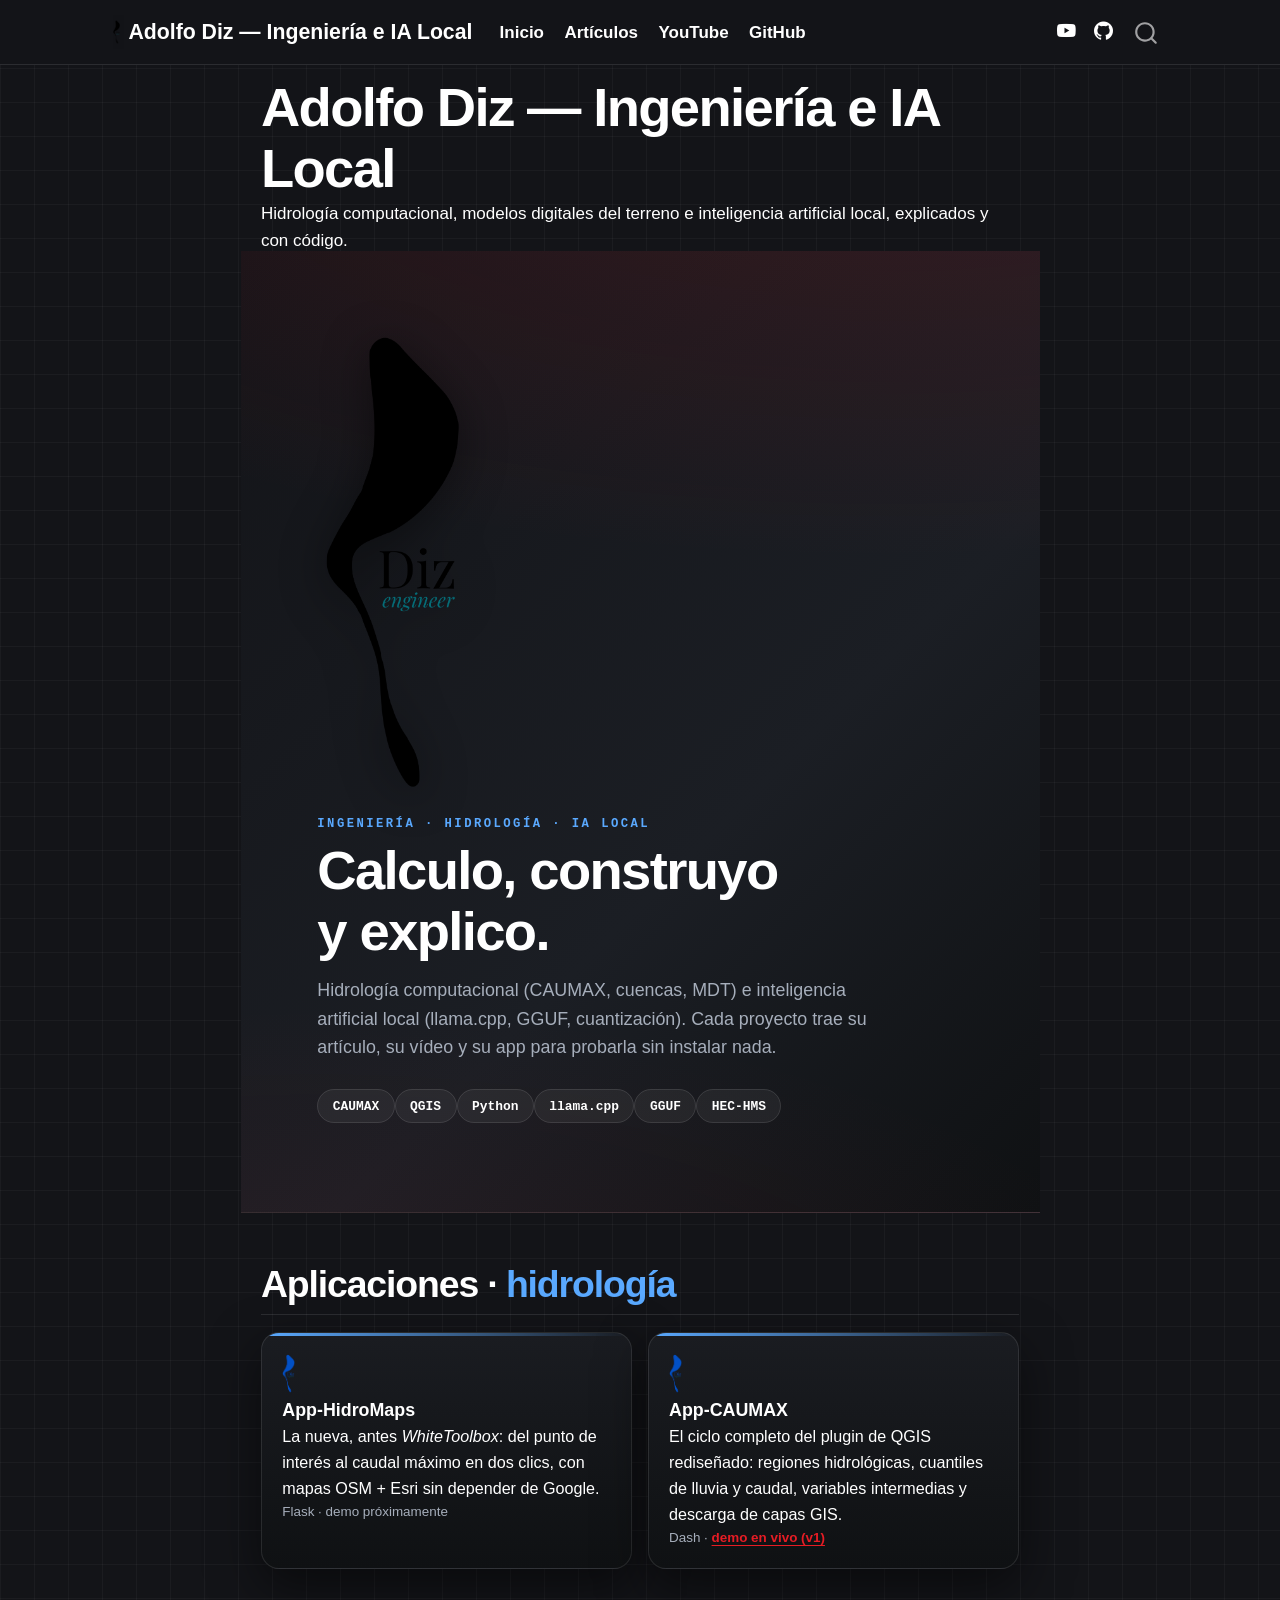
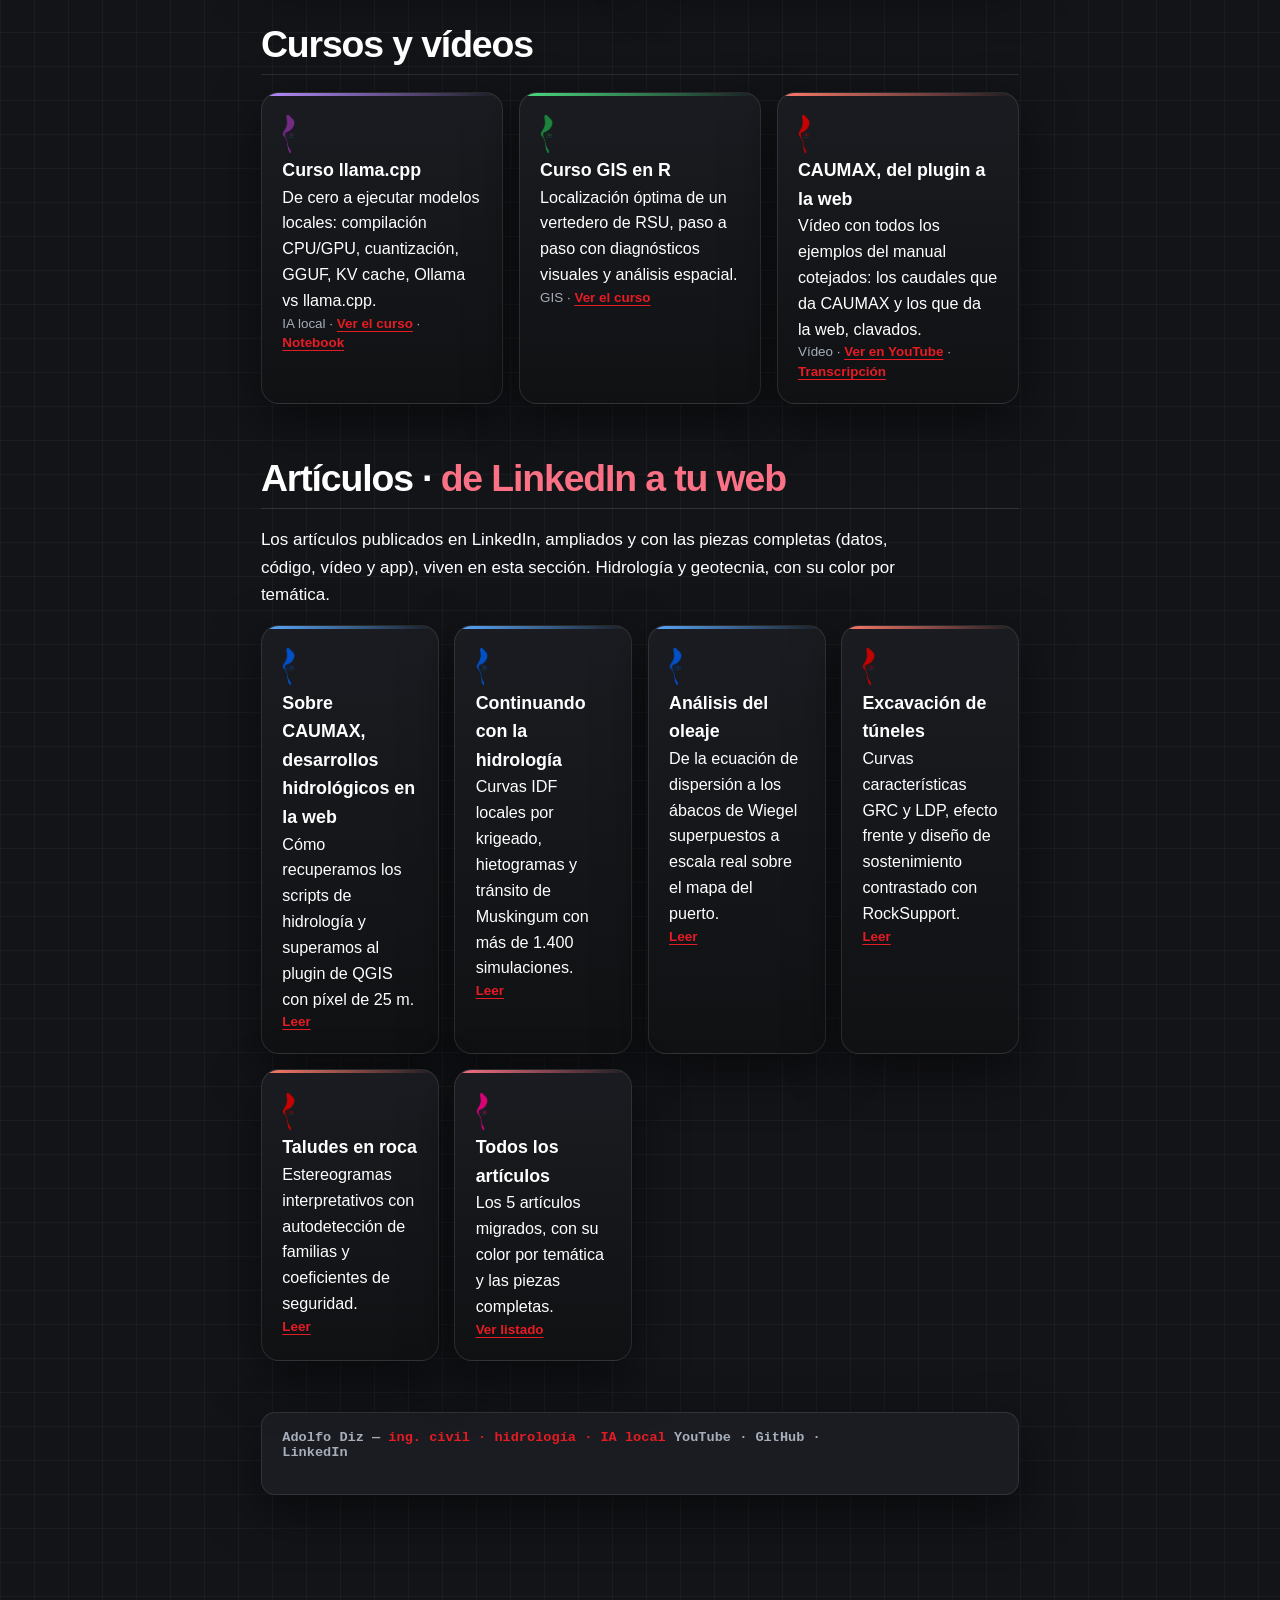
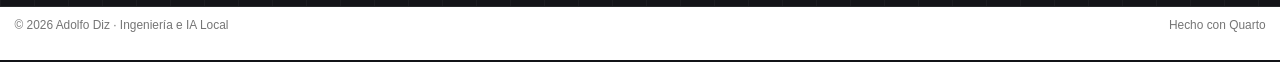
==== index.html @ 0f1632be "Publicar el sitio: portada, artículos, cursos GIS en R y llama.cpp Sitio único adolfodiz.github.io c" ====
<!DOCTYPE html>
<html xmlns="http://www.w3.org/1999/xhtml" lang="en" xml:lang="en"><head>

<meta charset="utf-8">
<meta name="generator" content="quarto-1.10.18">

<meta name="viewport" content="width=device-width, initial-scale=1.0, user-scalable=yes">

<meta name="description" content="Hidrología computacional, modelos digitales del terreno e inteligencia artificial local, explicados y con código.">

<title>Adolfo Diz — Ingeniería e IA Local</title>
<style>
/* Default styles provided by pandoc.
** See https://pandoc.org/MANUAL.html#variables-for-html for config info.
*/
span.smallcaps{font-variant: small-caps;}
div.columns{display: flex; gap: 1.5em;}
div.column{flex: auto;}
@media screen {
div.columns{gap: min(4vw, 1.5em);}
div.column{overflow-x: auto;}
}
div.hanging-indent{margin-left: 1.5em; text-indent: -1.5em;}
ul.task-list{list-style: none;}
ul.task-list li input[type="checkbox"] {
  width: 0.8em;
  margin: 0 0.8em 0.2em -1em; /* quarto-specific, see https://github.com/quarto-dev/quarto-cli/issues/4556 */ 
  vertical-align: middle;
}
</style>


<script src="site_libs/quarto-nav/quarto-nav.js"></script>
<script src="site_libs/quarto-nav/headroom.min.js"></script>
<script src="site_libs/clipboard/clipboard.min.js"></script>
<script src="site_libs/quarto-search/autocomplete.umd.js"></script>
<script src="site_libs/quarto-search/fuse.min.js"></script>
<script src="site_libs/quarto-search/quarto-search.js"></script>
<meta name="quarto:offset" content="./">
<link href="./logo/logo_AD_eng_morado.png" rel="icon" type="image/png">
<script src="site_libs/quarto-html/quarto.js" type="module"></script>
<script src="site_libs/quarto-html/tabsets/tabsets.js" type="module"></script>
<script src="site_libs/quarto-html/popper.min.js"></script>
<script src="site_libs/quarto-html/tippy.umd.min.js"></script>
<link href="site_libs/quarto-html/tippy.css" rel="stylesheet">
<link href="site_libs/quarto-html/quarto-syntax-highlighting-64a204ab8560d761af7679ceaba22944.css" rel="stylesheet" id="quarto-text-highlighting-styles">
<script src="site_libs/bootstrap/bootstrap.min.js"></script>
<link href="site_libs/bootstrap/bootstrap-icons.css" rel="stylesheet">
<link href="site_libs/bootstrap/bootstrap-52f2520a4c4e4ec35b5f360394ba83ce.min.css" rel="stylesheet" append-hash="true" id="quarto-bootstrap" data-mode="light">
<script id="quarto-search-options" type="application/json">{
  "location": "navbar",
  "copy-button": false,
  "collapse-after": 3,
  "panel-placement": "end",
  "type": "overlay",
  "limit": 50,
  "keyboard-shortcut": [
    "f",
    "/",
    "s"
  ],
  "show-item-context": false,
  "language": {
    "search-no-results-text": "No results",
    "search-matching-documents-text": "matching documents",
    "search-copy-link-title": "Copy link to search",
    "search-hide-matches-text": "Hide additional matches",
    "search-more-match-text": "more match in this document",
    "search-more-matches-text": "more matches in this document",
    "search-clear-button-title": "Clear",
    "search-text-placeholder": "",
    "search-detached-cancel-button-title": "Cancel",
    "search-submit-button-title": "Submit",
    "search-label": "Search"
  }
}</script>


<link rel="stylesheet" href="styles.css">
</head>

<body class="nav-fixed fullcontent quarto-light">

<div id="quarto-search-results"></div>
  <header id="quarto-header" class="headroom fixed-top">
    <nav class="navbar navbar-expand-lg " data-bs-theme="dark">
      <div class="navbar-container container-fluid">
      <div class="navbar-brand-container mx-auto">
    <a href="./index.html" class="navbar-brand navbar-brand-logo">
    <img src="./logo/logo_AD_eng_negro.png" alt="AD" class="navbar-logo light-content">
    <img src="./logo/logo_AD_eng_negro.png" alt="AD" class="navbar-logo dark-content">
    </a>
    <a class="navbar-brand" href="./index.html">
    <span class="navbar-title">Adolfo Diz — Ingeniería e IA Local</span>
    </a>
  </div>
            <div id="quarto-search" class="" title="Search"></div>
          <button class="navbar-toggler" type="button" data-bs-toggle="collapse" data-bs-target="#navbarCollapse" aria-controls="navbarCollapse" role="menu" aria-expanded="false" aria-label="Toggle navigation" onclick="if (window.quartoToggleHeadroom) { window.quartoToggleHeadroom(); }">
  <span class="navbar-toggler-icon"></span>
</button>
          <div class="collapse navbar-collapse" id="navbarCollapse">
            <ul class="navbar-nav navbar-nav-scroll me-auto">
  <li class="nav-item">
    <a class="nav-link active" href="./index.html" aria-current="page"> 
<span class="menu-text">Inicio</span></a>
  </li>  
  <li class="nav-item">
    <a class="nav-link" href="./posts/index.html"> 
<span class="menu-text">Artículos</span></a>
  </li>  
  <li class="nav-item">
    <a class="nav-link" href="https://www.youtube.com/@adolfodiz2855"> 
<span class="menu-text">YouTube</span></a>
  </li>  
  <li class="nav-item">
    <a class="nav-link" href="https://github.com/adolfodiz"> 
<span class="menu-text">GitHub</span></a>
  </li>  
</ul>
            <ul class="navbar-nav navbar-nav-scroll ms-auto">
  <li class="nav-item compact">
    <a class="nav-link" href="https://www.youtube.com/@adolfodiz2855"> <i class="bi bi-youtube" role="img">
</i> 
<span class="menu-text"></span></a>
  </li>  
  <li class="nav-item compact">
    <a class="nav-link" href="https://github.com/adolfodiz"> <i class="bi bi-github" role="img">
</i> 
<span class="menu-text"></span></a>
  </li>  
</ul>
          </div> <!-- /navcollapse -->
            <div class="quarto-navbar-tools">
</div>
      </div> <!-- /container-fluid -->
    </nav>
</header>
<!-- content -->
<div id="quarto-content" class="quarto-container page-columns page-rows-contents page-layout-article page-navbar">
<!-- sidebar -->
<!-- margin-sidebar -->
    
<!-- main -->
<main class="content" id="quarto-document-content">

<header id="title-block-header" class="quarto-title-block default">
<div class="quarto-title">
<h1 class="title">Adolfo Diz — Ingeniería e IA Local</h1>
</div>

<div>
  <div class="description">
    Hidrología computacional, modelos digitales del terreno e inteligencia artificial local, explicados y con código.
  </div>
</div>


<div class="quarto-title-meta">

    
  
    
  </div>
  


</header>


<div class="hero">
<img src="logo/logo_AD_eng_negro.png" class="hero-logo img-fluid">
<div class="eyebrow">
Ingeniería · Hidrología · IA Local
</div>
<h1>
Calculo, construyo y explico.
</h1>
<p>
Hidrología computacional (CAUMAX, cuencas, MDT) e inteligencia artificial local (llama.cpp, GGUF, cuantización). Cada proyecto trae su artículo, su vídeo y su app para probarla sin instalar nada.
</p>
<div class="hero-chips">
<p><span>CAUMAX</span><span>QGIS</span><span>Python</span><span>llama.cpp</span><span>GGUF</span><span>HEC-HMS</span></p>
</div>
</div>
<section id="aplicaciones-hidrología" class="level2">
<h2 data-anchor-id="aplicaciones-hidrología">Aplicaciones · <span class="t-blue">hidrología</span></h2>
<div class="grid g2">
<div class="card c-blue">
<p><img src="logo/logo_AD_eng_azul.png" class="card-logo img-fluid"> <strong>App-HidroMaps</strong> La nueva, antes <em>WhiteToolbox</em>: del punto de interés al caudal máximo en dos clics, con mapas OSM + Esri sin depender de Google. <span>Flask · demo próximamente</span></p>
</div>
<div class="card c-blue">
<p><img src="logo/logo_AD_eng_azul.png" class="card-logo img-fluid"> <strong>App-CAUMAX</strong> El ciclo completo del plugin de QGIS rediseñado: regiones hidrológicas, cuantiles de lluvia y caudal, variables intermedias y descarga de capas GIS. <span>Dash · <a href="https://adolfodiz-caumax-hidrologia-dash.hf.space">demo en vivo (v1)</a></span></p>
</div>
</div>
</section>
<section id="cursos-y-vídeos" class="level2">
<h2 data-anchor-id="cursos-y-vídeos">Cursos y vídeos</h2>
<div class="grid g3">
<div class="card c-purple">
<p><img src="logo/logo_AD_eng_morado.png" class="card-logo img-fluid"> <strong>Curso llama.cpp</strong> De cero a ejecutar modelos locales: compilación CPU/GPU, cuantización, GGUF, KV cache, Ollama vs llama.cpp. <span>IA local · <a href="curso_llamacpp/curso-llamacpp.html">Ver el curso</a> · <a href="https://github.com/adolfodiz/adolfodiz.github.io/blob/main/curso_llamacpp/llamacpp_course_completo.ipynb">Notebook</a></span></p>
</div>
<div class="card c-green">
<p><img src="logo/logo_AD_eng_verde.png" class="card-logo img-fluid"> <strong>Curso GIS en R</strong> Localización óptima de un vertedero de RSU, paso a paso con diagnósticos visuales y análisis espacial. <span>GIS · <a href="curso_gis_r/Curso_GIS_RSU_v00.html">Ver el curso</a></span></p>
</div>
<div class="card c-red">
<p><img src="logo/logo_AD_eng_rojo.png" class="card-logo img-fluid"> <strong>CAUMAX, del plugin a la web</strong> Vídeo con todos los ejemplos del manual cotejados: los caudales que da CAUMAX y los que da la web, clavados. <span>Vídeo · <a href="https://youtu.be/Z6WpTrh46AQ">Ver en YouTube</a> · <a href="https://github.com/adolfodiz/adolfodiz.github.io/blob/main/video_caumax/transcripcion_corregida.md">Transcripción</a></span></p>
</div>
</div>
</section>
<section id="artículos-de-linkedin-a-tu-web" class="level2">
<h2 data-anchor-id="artículos-de-linkedin-a-tu-web">Artículos · <span class="t-magenta">de LinkedIn a tu web</span></h2>
<p>Los artículos publicados en LinkedIn, ampliados y con las piezas completas (datos, código, vídeo y app), viven en esta sección. Hidrología y geotecnia, con su color por temática.</p>
<div class="grid g4">
<div class="card c-blue">
<p><img src="logo/logo_AD_eng_azul.png" class="card-logo img-fluid"> <strong>Sobre CAUMAX, desarrollos hidrológicos en la web</strong> Cómo recuperamos los scripts de hidrología y superamos al plugin de QGIS con píxel de 25 m. <span><a href="./posts/sobre-caumax-desarrollos-hidrologicos-en-la-web.html">Leer</a></span></p>
</div>
<div class="card c-blue">
<p><img src="logo/logo_AD_eng_azul.png" class="card-logo img-fluid"> <strong>Continuando con la hidrología</strong> Curvas IDF locales por krigeado, hietogramas y tránsito de Muskingum con más de 1.400 simulaciones. <span><a href="./posts/continuando-con-la-hidrologia.html">Leer</a></span></p>
</div>
<div class="card c-blue">
<p><img src="logo/logo_AD_eng_azul.png" class="card-logo img-fluid"> <strong>Análisis del oleaje</strong> De la ecuación de dispersión a los ábacos de Wiegel superpuestos a escala real sobre el mapa del puerto. <span><a href="./posts/web-app-para-analisis-del-oleaje.html">Leer</a></span></p>
</div>
<div class="card c-red">
<p><img src="logo/logo_AD_eng_rojo.png" class="card-logo img-fluid"> <strong>Excavación de túneles</strong> Curvas características GRC y LDP, efecto frente y diseño de sostenimiento contrastado con RockSupport. <span><a href="./posts/sobre-la-excavacion-de-tuneles.html">Leer</a></span></p>
</div>
<div class="card c-red">
<p><img src="logo/logo_AD_eng_rojo.png" class="card-logo img-fluid"> <strong>Taludes en roca</strong> Estereogramas interpretativos con autodetección de familias y coeficientes de seguridad. <span><a href="./posts/sobre-los-taludes-en-roca.html">Leer</a></span></p>
</div>
<div class="card c-magenta">
<p><img src="logo/logo_AD_eng_magenta.png" class="card-logo img-fluid"> <strong>Todos los artículos</strong> Los 5 artículos migrados, con su color por temática y las piezas completas. <span><a href="./posts/index.html">Ver listado</a></span></p>
</div>
</div>
<div class="strip">
<p><span>Adolfo Diz — <i>ing. civil · hidrología · IA local</i></span> <span>YouTube · GitHub · LinkedIn</span></p>
</div>


</section>

</main> <!-- /main -->
<script id="quarto-html-after-body" type="application/javascript">
  window.document.addEventListener("DOMContentLoaded", function (event) {
    const isCodeAnnotation = (el) => {
      for (const clz of el.classList) {
        if (clz.startsWith('code-annotation-')) {                     
          return true;
        }
      }
      return false;
    }
    const onCopySuccess = function(e) {
      // button target
      const button = e.trigger;
      // don't keep focus
      button.blur();
      // flash "checked"
      button.classList.add('code-copy-button-checked');
      var currentTitle = button.getAttribute("title");
      button.setAttribute("title", "Copied!");
      let tooltip;
      if (window.bootstrap) {
        button.setAttribute("data-bs-toggle", "tooltip");
        button.setAttribute("data-bs-placement", "left");
        button.setAttribute("data-bs-title", "Copied!");
        tooltip = new bootstrap.Tooltip(button, 
          { trigger: "manual", 
            customClass: "code-copy-button-tooltip",
            offset: [0, -8]});
        tooltip.show();    
      }
      setTimeout(function() {
        if (tooltip) {
          tooltip.hide();
          button.removeAttribute("data-bs-title");
          button.removeAttribute("data-bs-toggle");
          button.removeAttribute("data-bs-placement");
        }
        button.setAttribute("title", currentTitle);
        button.classList.remove('code-copy-button-checked');
      }, 1000);
      // clear code selection
      e.clearSelection();
    }
    const getTextToCopy = function(trigger) {
      const outerScaffold = trigger.parentElement.cloneNode(true);
      const codeEl = outerScaffold.querySelector('code');
      for (const childEl of codeEl.children) {
        if (isCodeAnnotation(childEl)) {
          childEl.remove();
        }
      }
      return codeEl.innerText;
    }
    const clipboard = new window.ClipboardJS('.code-copy-button:not([data-in-quarto-modal])', {
      text: getTextToCopy
    });
    clipboard.on('success', onCopySuccess);
    if (window.document.getElementById('quarto-embedded-source-code-modal')) {
      const clipboardModal = new window.ClipboardJS('.code-copy-button[data-in-quarto-modal]', {
        text: getTextToCopy,
        container: window.document.getElementById('quarto-embedded-source-code-modal')
      });
      clipboardModal.on('success', onCopySuccess);
    }
      var localhostRegex = new RegExp(/^(?:http|https):\/\/localhost\:?[0-9]*\//);
      var mailtoRegex = new RegExp(/^mailto:/);
        var filterRegex = new RegExp('/' + window.location.host + '/');
      var isInternal = (href) => {
          return filterRegex.test(href) || localhostRegex.test(href) || mailtoRegex.test(href);
      }
      // Inspect non-navigation links and adorn them if external
     var links = window.document.querySelectorAll('a[href]:not(.nav-link):not(.navbar-brand):not(.toc-action):not(.sidebar-link):not(.sidebar-item-toggle):not(.pagination-link):not(.no-external):not([aria-hidden]):not(.dropdown-item):not(.quarto-navigation-tool):not(.about-link)');
      for (var i=0; i<links.length; i++) {
        const link = links[i];
        if (!isInternal(link.href)) {
          // undo the damage that might have been done by quarto-nav.js in the case of
          // links that we want to consider external
          if (link.dataset.originalHref !== undefined) {
            link.href = link.dataset.originalHref;
          }
            // target, if specified
            link.setAttribute("target", "_blank");
            if (link.getAttribute("rel") === null) {
              link.setAttribute("rel", "noopener");
            }
        }
      }
    function tippyHover(el, contentFn, onTriggerFn, onUntriggerFn) {
      const config = {
        allowHTML: true,
        maxWidth: 500,
        delay: 100,
        arrow: false,
        appendTo: function(el) {
            return el.parentElement;
        },
        interactive: true,
        interactiveBorder: 10,
        theme: 'quarto',
        placement: 'bottom-start',
      };
      if (contentFn) {
        config.content = contentFn;
      }
      if (onTriggerFn) {
        config.onTrigger = onTriggerFn;
      }
      if (onUntriggerFn) {
        config.onUntrigger = onUntriggerFn;
      }
      window.tippy(el, config); 
    }
    const noterefs = window.document.querySelectorAll('a[role="doc-noteref"]');
    for (var i=0; i<noterefs.length; i++) {
      const ref = noterefs[i];
      tippyHover(ref, function() {
        // use id or data attribute instead here
        let href = ref.getAttribute('data-footnote-href') || ref.getAttribute('href');
        try { href = new URL(href).hash; } catch {}
        const id = href.replace(/^#\/?/, "");
        const note = window.document.getElementById(id);
        if (note) {
          return note.innerHTML;
        } else {
          return "";
        }
      });
    }
    const xrefs = window.document.querySelectorAll('a.quarto-xref');
    const processXRef = (id, note) => {
      // Strip column container classes
      const stripColumnClz = (el) => {
        el.classList.remove("page-full", "page-columns");
        if (el.children) {
          for (const child of el.children) {
            stripColumnClz(child);
          }
        }
      }
      stripColumnClz(note)
      if (id === null || id.startsWith('sec-')) {
        // Special case sections, only their first couple elements
        const container = document.createElement("div");
        if (note.children && note.children.length > 2) {
          container.appendChild(note.children[0].cloneNode(true));
          for (let i = 1; i < note.children.length; i++) {
            const child = note.children[i];
            if (child.tagName === "P" && child.innerText === "") {
              continue;
            } else {
              container.appendChild(child.cloneNode(true));
              break;
            }
          }
          if (window.Quarto?.typesetMath) {
            window.Quarto.typesetMath(container);
          }
          return container.innerHTML
        } else {
          if (window.Quarto?.typesetMath) {
            window.Quarto.typesetMath(note);
          }
          return note.innerHTML;
        }
      } else {
        // Remove any anchor links if they are present
        const anchorLink = note.querySelector('a.anchorjs-link');
        if (anchorLink) {
          anchorLink.remove();
        }
        if (window.Quarto?.typesetMath) {
          window.Quarto.typesetMath(note);
        }
        if (note.classList.contains("callout")) {
          return note.outerHTML;
        } else {
          return note.innerHTML;
        }
      }
    }
    for (var i=0; i<xrefs.length; i++) {
      const xref = xrefs[i];
      tippyHover(xref, undefined, function(instance) {
        instance.disable();
        let url = xref.getAttribute('href');
        let hash = undefined; 
        if (url.startsWith('#')) {
          hash = url;
        } else {
          try { hash = new URL(url).hash; } catch {}
        }
        if (hash) {
          const id = hash.replace(/^#\/?/, "");
          const note = window.document.getElementById(id);
          if (note !== null) {
            try {
              const html = processXRef(id, note.cloneNode(true));
              instance.setContent(html);
            } finally {
              instance.enable();
              instance.show();
            }
          } else {
            // See if we can fetch this
            fetch(url.split('#')[0])
            .then(res => res.text())
            .then(html => {
              const parser = new DOMParser();
              const htmlDoc = parser.parseFromString(html, "text/html");
              const note = htmlDoc.getElementById(id);
              if (note !== null) {
                const html = processXRef(id, note);
                instance.setContent(html);
              } 
            }).finally(() => {
              instance.enable();
              instance.show();
            });
          }
        } else {
          // See if we can fetch a full url (with no hash to target)
          // This is a special case and we should probably do some content thinning / targeting
          fetch(url)
          .then(res => res.text())
          .then(html => {
            const parser = new DOMParser();
            const htmlDoc = parser.parseFromString(html, "text/html");
            const note = htmlDoc.querySelector('main.content');
            if (note !== null) {
              // This should only happen for chapter cross references
              // (since there is no id in the URL)
              // remove the first header
              if (note.children.length > 0 && note.children[0].tagName === "HEADER") {
                note.children[0].remove();
              }
              const html = processXRef(null, note);
              instance.setContent(html);
            } 
          }).finally(() => {
            instance.enable();
            instance.show();
          });
        }
      }, function(instance) {
      });
    }
        let selectedAnnoteEl;
        const selectorForAnnotation = ( cell, annotation) => {
          let cellAttr = 'data-code-cell="' + cell + '"';
          let lineAttr = 'data-code-annotation="' +  annotation + '"';
          const selector = 'span[' + cellAttr + '][' + lineAttr + ']';
          return selector;
        }
        const selectCodeLines = (annoteEl) => {
          const doc = window.document;
          const targetCell = annoteEl.getAttribute("data-target-cell");
          const targetAnnotation = annoteEl.getAttribute("data-target-annotation");
          const annoteSpan = window.document.querySelector(selectorForAnnotation(targetCell, targetAnnotation));
          const lines = annoteSpan.getAttribute("data-code-lines").split(",");
          const lineIds = lines.map((line) => {
            return targetCell + "-" + line;
          })
          let top = null;
          let height = null;
          let parent = null;
          if (lineIds.length > 0) {
              //compute the position of the single el (top and bottom and make a div)
              const el = window.document.getElementById(lineIds[0]);
              top = el.offsetTop;
              height = el.offsetHeight;
              parent = el.parentElement.parentElement;
            if (lineIds.length > 1) {
              const lastEl = window.document.getElementById(lineIds[lineIds.length - 1]);
              const bottom = lastEl.offsetTop + lastEl.offsetHeight;
              height = bottom - top;
            }
            if (top !== null && height !== null && parent !== null) {
              // cook up a div (if necessary) and position it 
              let div = window.document.getElementById("code-annotation-line-highlight");
              if (div === null) {
                div = window.document.createElement("div");
                div.setAttribute("id", "code-annotation-line-highlight");
                div.style.position = 'absolute';
                parent.appendChild(div);
              }
              div.style.top = top - 2 + "px";
              div.style.height = height + 4 + "px";
              div.style.left = 0;
              let gutterDiv = window.document.getElementById("code-annotation-line-highlight-gutter");
              if (gutterDiv === null) {
                gutterDiv = window.document.createElement("div");
                gutterDiv.setAttribute("id", "code-annotation-line-highlight-gutter");
                gutterDiv.style.position = 'absolute';
                const codeCell = window.document.getElementById(targetCell);
                const gutter = codeCell.querySelector('.code-annotation-gutter');
                gutter.appendChild(gutterDiv);
              }
              gutterDiv.style.top = top - 2 + "px";
              gutterDiv.style.height = height + 4 + "px";
            }
            selectedAnnoteEl = annoteEl;
          }
        };
        const unselectCodeLines = () => {
          const elementsIds = ["code-annotation-line-highlight", "code-annotation-line-highlight-gutter"];
          elementsIds.forEach((elId) => {
            const div = window.document.getElementById(elId);
            if (div) {
              div.remove();
            }
          });
          selectedAnnoteEl = undefined;
        };
          // Handle positioning of the toggle
      window.addEventListener(
        "resize",
        throttle(() => {
          elRect = undefined;
          if (selectedAnnoteEl) {
            selectCodeLines(selectedAnnoteEl);
          }
        }, 10)
      );
      function throttle(fn, ms) {
      let throttle = false;
      let timer;
        return (...args) => {
          if(!throttle) { // first call gets through
              fn.apply(this, args);
              throttle = true;
          } else { // all the others get throttled
              if(timer) clearTimeout(timer); // cancel #2
              timer = setTimeout(() => {
                fn.apply(this, args);
                timer = throttle = false;
              }, ms);
          }
        };
      }
        // Attach click handler to the DT
        const annoteDls = window.document.querySelectorAll('dt[data-target-cell]');
        for (const annoteDlNode of annoteDls) {
          annoteDlNode.addEventListener('click', (event) => {
            const clickedEl = event.target;
            if (clickedEl !== selectedAnnoteEl) {
              unselectCodeLines();
              const activeEl = window.document.querySelector('dt[data-target-cell].code-annotation-active');
              if (activeEl) {
                activeEl.classList.remove('code-annotation-active');
              }
              selectCodeLines(clickedEl);
              clickedEl.classList.add('code-annotation-active');
            } else {
              // Unselect the line
              unselectCodeLines();
              clickedEl.classList.remove('code-annotation-active');
            }
          });
        }
    const findCites = (el) => {
      const parentEl = el.parentElement;
      if (parentEl) {
        const cites = parentEl.dataset.cites;
        if (cites) {
          return {
            el,
            cites: cites.split(' ')
          };
        } else {
          return findCites(el.parentElement)
        }
      } else {
        return undefined;
      }
    };
    var bibliorefs = window.document.querySelectorAll('a[role="doc-biblioref"]');
    for (var i=0; i<bibliorefs.length; i++) {
      const ref = bibliorefs[i];
      const citeInfo = findCites(ref);
      if (citeInfo) {
        tippyHover(citeInfo.el, function() {
          var popup = window.document.createElement('div');
          citeInfo.cites.forEach(function(cite) {
            var citeDiv = window.document.createElement('div');
            citeDiv.classList.add('hanging-indent');
            citeDiv.classList.add('csl-entry');
            var biblioDiv = window.document.getElementById('ref-' + cite);
            if (biblioDiv) {
              citeDiv.innerHTML = biblioDiv.innerHTML;
            }
            popup.appendChild(citeDiv);
          });
          return popup.innerHTML;
        });
      }
    }
  });
  </script>
</div> <!-- /content -->
<footer class="footer">
  <div class="nav-footer">
    <div class="nav-footer-left">
<p>© 2026 Adolfo Diz · Ingeniería e IA Local</p>
</div>   
    <div class="nav-footer-center">
      &nbsp;
    </div>
    <div class="nav-footer-right">
<p>Hecho con Quarto</p>
</div>
  </div>
</footer>




</body></html>
---- site_libs/quarto-html/tippy.css ----
.tippy-box[data-animation=fade][data-state=hidden]{opacity:0}[data-tippy-root]{max-width:calc(100vw - 10px)}.tippy-box{position:relative;background-color:#333;color:#fff;border-radius:4px;font-size:14px;line-height:1.4;white-space:normal;outline:0;transition-property:transform,visibility,opacity}.tippy-box[data-placement^=top]>.tippy-arrow{bottom:0}.tippy-box[data-placement^=top]>.tippy-arrow:before{bottom:-7px;left:0;border-width:8px 8px 0;border-top-color:initial;transform-origin:center top}.tippy-box[data-placement^=bottom]>.tippy-arrow{top:0}.tippy-box[data-placement^=bottom]>.tippy-arrow:before{top:-7px;left:0;border-width:0 8px 8px;border-bottom-color:initial;transform-origin:center bottom}.tippy-box[data-placement^=left]>.tippy-arrow{right:0}.tippy-box[data-placement^=left]>.tippy-arrow:before{border-width:8px 0 8px 8px;border-left-color:initial;right:-7px;transform-origin:center left}.tippy-box[data-placement^=right]>.tippy-arrow{left:0}.tippy-box[data-placement^=right]>.tippy-arrow:before{left:-7px;border-width:8px 8px 8px 0;border-right-color:initial;transform-origin:center right}.tippy-box[data-inertia][data-state=visible]{transition-timing-function:cubic-bezier(.54,1.5,.38,1.11)}.tippy-arrow{width:16px;height:16px;color:#333}.tippy-arrow:before{content:"";position:absolute;border-color:transparent;border-style:solid}.tippy-content{position:relative;padding:5px 9px;z-index:1}
---- site_libs/quarto-html/quarto-syntax-highlighting-64a204ab8560d761af7679ceaba22944.css ----
/* quarto syntax highlight colors */
:root {
  --quarto-hl-ot-color: #003B4F;
  --quarto-hl-at-color: #657422;
  --quarto-hl-ss-color: #20794D;
  --quarto-hl-an-color: #5E5E5E;
  --quarto-hl-fu-color: #4758AB;
  --quarto-hl-st-color: #20794D;
  --quarto-hl-cf-color: #003B4F;
  --quarto-hl-op-color: #5E5E5E;
  --quarto-hl-er-color: #AD0000;
  --quarto-hl-bn-color: #AD0000;
  --quarto-hl-al-color: #AD0000;
  --quarto-hl-va-color: #111111;
  --quarto-hl-bu-color: inherit;
  --quarto-hl-ex-color: inherit;
  --quarto-hl-pp-color: #AD0000;
  --quarto-hl-in-color: #5E5E5E;
  --quarto-hl-vs-color: #20794D;
  --quarto-hl-wa-color: #5E5E5E;
  --quarto-hl-do-color: #5E5E5E;
  --quarto-hl-im-color: #00769E;
  --quarto-hl-ch-color: #20794D;
  --quarto-hl-dt-color: #AD0000;
  --quarto-hl-fl-color: #AD0000;
  --quarto-hl-co-color: #5E5E5E;
  --quarto-hl-cv-color: #5E5E5E;
  --quarto-hl-cn-color: #8f5902;
  --quarto-hl-sc-color: #5E5E5E;
  --quarto-hl-dv-color: #AD0000;
  --quarto-hl-kw-color: #003B4F;
}

/* other quarto variables */
:root {
  --quarto-font-monospace: SFMono-Regular, Menlo, Monaco, Consolas, "Liberation Mono", "Courier New", monospace;
}

/* syntax highlight based on Pandoc's rules */
pre > code.sourceCode > span {
  color: #003B4F;
}

code.sourceCode > span {
  color: #003B4F;
}

div.sourceCode,
div.sourceCode pre.sourceCode {
  color: #003B4F;
}

/* Normal */
code span {
  color: #003B4F;
}

/* Alert */
code span.al {
  color: #AD0000;
  font-style: inherit;
}

/* Annotation */
code span.an {
  color: #5E5E5E;
  font-style: inherit;
}

/* Attribute */
code span.at {
  color: #657422;
  font-style: inherit;
}

/* BaseN */
code span.bn {
  color: #AD0000;
  font-style: inherit;
}

/* BuiltIn */
code span.bu {
  font-style: inherit;
}

/* ControlFlow */
code span.cf {
  color: #003B4F;
  font-weight: bold;
  font-style: inherit;
}

/* Char */
code span.ch {
  color: #20794D;
  font-style: inherit;
}

/* Constant */
code span.cn {
  color: #8f5902;
  font-style: inherit;
}

/* Comment */
code span.co {
  color: #5E5E5E;
  font-style: inherit;
}

/* CommentVar */
code span.cv {
  color: #5E5E5E;
  font-style: italic;
}

/* Documentation */
code span.do {
  color: #5E5E5E;
  font-style: italic;
}

/* DataType */
code span.dt {
  color: #AD0000;
  font-style: inherit;
}

/* DecVal */
code span.dv {
  color: #AD0000;
  font-style: inherit;
}

/* Error */
code span.er {
  color: #AD0000;
  font-style: inherit;
}

/* Extension */
code span.ex {
  font-style: inherit;
}

/* Float */
code span.fl {
  color: #AD0000;
  font-style: inherit;
}

/* Function */
code span.fu {
  color: #4758AB;
  font-style: inherit;
}

/* Import */
code span.im {
  color: #00769E;
  font-style: inherit;
}

/* Information */
code span.in {
  color: #5E5E5E;
  font-style: inherit;
}

/* Keyword */
code span.kw {
  color: #003B4F;
  font-weight: bold;
  font-style: inherit;
}

/* Operator */
code span.op {
  color: #5E5E5E;
  font-style: inherit;
}

/* Other */
code span.ot {
  color: #003B4F;
  font-style: inherit;
}

/* Preprocessor */
code span.pp {
  color: #AD0000;
  font-style: inherit;
}

/* SpecialChar */
code span.sc {
  color: #5E5E5E;
  font-style: inherit;
}

/* SpecialString */
code span.ss {
  color: #20794D;
  font-style: inherit;
}

/* String */
code span.st {
  color: #20794D;
  font-style: inherit;
}

/* Variable */
code span.va {
  color: #111111;
  font-style: inherit;
}

/* VerbatimString */
code span.vs {
  color: #20794D;
  font-style: inherit;
}

/* Warning */
code span.wa {
  color: #5E5E5E;
  font-style: italic;
}

.prevent-inlining {
  content: "</";
}

/*# sourceMappingURL=9d8d5bb603a83b8298b89080a598c93b.css.map */
---- styles.css ----
/* ============================================================
   AD · SITIO WEB · sistema visual
   Base: sistema del curso llama.cpp (tema oscuro, tarjetas, hero)
   Color por área: azul (apps) · morado (IA) · verde (GIS)
                  rojo (vídeo) · magenta (artículos) · amarillo (novedades)
   Marca neutra: negro ("engineer" del logo)
   ============================================================ */
:root{
  /* Paleta AD · rojo + negro + blanco */
  --bg:#131418; --surface:#1a1c21; --surface2:#0f1113;
  --text:#ffffff; --muted:#a6aebb; --line:rgba(255,255,255,.10);
  --red:#e61c24; --red-2:#ff444c;
  --cyan:#e61c24; /* acento de enlaces/código = rojo */
  --amber:#f5b84c; --coral:#ff7a6b; --blue:#5aa9ff;
  --green:#4ade80; --purple:#b78cff; --rose:#fb7185; --teal:#2dd4bf;
  --mono:"Cascadia Code","JetBrains Mono",Consolas,monospace;
  --disp:"Trebuchet MS","Segoe UI",sans-serif;
  --r:18px; --glow:0 18px 50px rgba(0,0,0,.5);
  --grid:rgba(255,255,255,.035);
}
*{box-sizing:border-box}
html{scroll-behavior:smooth}
body{
  margin:0;background:var(--bg);color:var(--text);
  font-family:"Segoe UI",Aptos,sans-serif;line-height:1.6;
  background-image:linear-gradient(var(--grid) 1px,transparent 1px),linear-gradient(90deg,var(--grid) 1px,transparent 1px);
  background-size:34px 34px;
}
main{max-width:1080px;margin:0 auto;padding:1.2rem 1.2rem 3rem}
h1,h2,h3,h4{font-family:var(--disp);letter-spacing:-.03em;line-height:1.12;color:var(--text)}
h1{font-size:clamp(2rem,4.5vw,3.2rem)}
h2{margin-top:3.2rem;font-size:clamp(1.5rem,3vw,2.2rem);border-bottom:1px solid var(--line);padding-bottom:.5rem}
h3{font-size:1.15rem}
p{max-width:72ch}
code{font-family:var(--mono);font-size:.84em;background:var(--surface2);border:1px solid var(--line);border-radius:6px;padding:.1em .4em;color:var(--cyan)}
pre{border:0;border-left:4px solid var(--cyan);border-radius:14px;background:var(--surface2);color:var(--text);padding:1rem 1.15rem;box-shadow:var(--glow);font-family:var(--mono);font-size:.8rem;overflow-x:auto}
pre code{background:none;border:0;color:inherit;padding:0}
a{color:var(--red)}
a:hover{color:var(--red-2);text-decoration-thickness:2px}

/* TINTES DE SECCIÓN */
.t-blue{color:var(--blue)} .t-purple{color:var(--purple)} .t-green{color:var(--green)}
.t-red{color:var(--coral)} .t-magenta{color:var(--rose)} .t-amber{color:var(--amber)}

/* NAVBAR (Quarto) */
.navbar{background:#131418 !important;border-bottom:1px solid var(--line)}
.navbar-brand,.navbar .nav-link{color:var(--text) !important;font-weight:600}
.navbar .nav-link:hover{color:var(--red) !important}
.navbar-logo{filter:drop-shadow(0 4px 12px rgba(0,0,0,.4))}
.navbar-container{max-width:1080px}

/* HERO */
.hero{position:relative;overflow:hidden;margin:-1.2rem -1.2rem 3rem;padding:clamp(2.4rem,6vw,5rem);
  background:radial-gradient(1200px 500px at 80% -20%,rgba(230,28,36,.16),transparent),
  radial-gradient(900px 400px at 10% 120%,rgba(230,28,36,.08),transparent),
  linear-gradient(135deg,#131418,#1b1e24 60%,#0f1113);
  border-bottom:1px solid var(--line)}
.hero-logo{display:block;max-width:150px;margin-bottom:1.2rem;filter:drop-shadow(0 8px 24px rgba(0,0,0,.45))}
.hero .eyebrow{font:700 .72rem var(--mono);letter-spacing:.2em;color:var(--blue);text-transform:uppercase}
.hero h1{margin:.6rem 0 .8rem;max-width:16ch}
.hero p{color:var(--muted);max-width:58ch;font-size:1.05rem}
.hero-chips{display:flex;gap:.5rem;flex-wrap:wrap;margin-top:1.6rem}
.hero-chips span{padding:.5rem .85rem;border:1px solid var(--line);border-radius:99px;background:rgba(255,255,255,.05);font:700 .76rem var(--mono);color:var(--text)}

/* TARJETAS */
.grid{display:grid;gap:.9rem}
.g2{grid-template-columns:repeat(2,1fr)}.g3{grid-template-columns:repeat(3,1fr)}.g4{grid-template-columns:repeat(4,1fr)}
.card{padding:1.1rem 1.2rem;border:1px solid var(--line);border-radius:var(--r);background:linear-gradient(180deg,var(--surface),var(--surface2));box-shadow:var(--glow);position:relative;overflow:hidden;display:flex;flex-direction:column;gap:.45rem}
.card::before{content:"";position:absolute;inset:0 0 auto 0;height:3px;background:linear-gradient(90deg,var(--blue),transparent)}
.card strong{display:block;font-size:1.05rem;margin-top:.15rem}
.card p{margin:.15rem 0;font-size:.95rem;color:var(--text)}
.card span,.card small{display:block;color:var(--muted);font-size:.79rem;line-height:1.45}
.card-logo{max-height:2.3rem;width:auto;align-self:flex-start;opacity:.92}
.card a{font-weight:600}
.c-blue::before{background:linear-gradient(90deg,var(--blue),transparent)}
.c-purple::before{background:linear-gradient(90deg,var(--purple),transparent)}
.c-green::before{background:linear-gradient(90deg,var(--green),transparent)}
.c-red::before{background:linear-gradient(90deg,var(--coral),transparent)}
.c-magenta::before{background:linear-gradient(90deg,var(--rose),transparent)}
.c-amber::before{background:linear-gradient(90deg,var(--amber),transparent)}

/* CINTA */
.strip{display:flex;align-items:center;gap:.7rem;flex-wrap:wrap;justify-content:space-between;margin-top:3rem;padding:1rem 1.2rem;border:1px solid var(--line);border-radius:14px;background:var(--surface);font:700 .8rem var(--mono);color:var(--muted);box-shadow:var(--glow)}
.strip i{color:var(--cyan);font-style:normal}

/* CABECERA DE ARTÍCULO */
.article-hero{display:flex;align-items:center;gap:1.1rem;flex-wrap:wrap;margin:-1.2rem -1.2rem 2.2rem;padding:1.6rem 1.8rem;
  background:linear-gradient(135deg,#1a1c21,#141619);border-bottom:1px solid var(--line);border-radius:0 0 18px 18px}
.article-hero img{height:3.2rem;width:auto;filter:drop-shadow(0 6px 18px rgba(0,0,0,.45))}
.article-hero .ah-meta{display:flex;flex-direction:column;gap:.2rem}
.article-hero .ah-cat{font:700 .7rem var(--mono);letter-spacing:.22em;text-transform:uppercase}
.article-hero .ah-date{font:600 .72rem var(--mono);color:var(--muted)}
.a-blue .ah-cat{color:var(--blue)} .a-red .ah-cat{color:var(--coral)}
.a-purple .ah-cat{color:var(--purple)} .a-green .ah-cat{color:var(--green)}
.a-magenta .ah-cat{color:var(--rose)} .a-amber .ah-cat{color:var(--amber)}

/* NOTAS EN ARTÍCULOS */
.fig-note{border:1px dashed var(--line);border-radius:12px;background:var(--surface2);
  padding:.8rem 1rem;margin:1.2rem 0;font:600 .78rem var(--mono);color:var(--muted)}
.fig-note i{color:var(--cyan);font-style:normal}

/* IMÁGENES EN ARTÍCULOS */
img.fig{display:block;max-width:min(100%,880px);margin:1.3rem auto;border:1px solid var(--line);
  border-radius:12px;box-shadow:var(--glow);height:auto}
img.fig-portada{display:block;max-width:min(100%,880px);margin:1.6rem auto 0;border:1px solid var(--line);
  border-radius:12px;box-shadow:var(--glow);height:auto}
.fig-cap{text-align:center;font:500 .8rem var(--mono);color:var(--muted);letter-spacing:.04em;margin:-.6rem auto 1.8rem;max-width:min(100%,880px)}
.video-wrap{position:relative;max-width:min(100%,880px);margin:1.4rem auto;aspect-ratio:16/9;border:1px solid var(--line);border-radius:12px;box-shadow:var(--glow);overflow:hidden;background:#000}
.video-wrap iframe{position:absolute;inset:0;width:100%;height:100%;border:0;display:block}
.video-note{text-align:center;font:500 .8rem var(--mono);color:var(--muted);margin:-.6rem auto 1.8rem;max-width:min(100%,880px)}
main img{max-width:100%;height:auto}

/* LISTADO DE ARTÍCULOS */
.listing{margin-top:1.4rem}
.listing .card{border-color:var(--line)}
.listing .listing-item{padding:0}
.listing .listing-category,.listing .listing-date{font:700 .72rem var(--mono);color:var(--muted)}
.listing .listing-title a{color:var(--text);text-decoration:none}
.listing .listing-title a:hover{color:var(--purple)}

/* FOOTER (Quarto) */
footer.footer{background:#0f1113;border-top:1px solid var(--line);color:var(--muted);font-size:.85rem}
footer.footer a{color:var(--red)}

/* RESPONSIVE */
@media (max-width:760px){
  .g2,.g3,.g4{grid-template-columns:1fr}
  .hero{margin:-1.2rem -1.2rem 2.4rem}
}
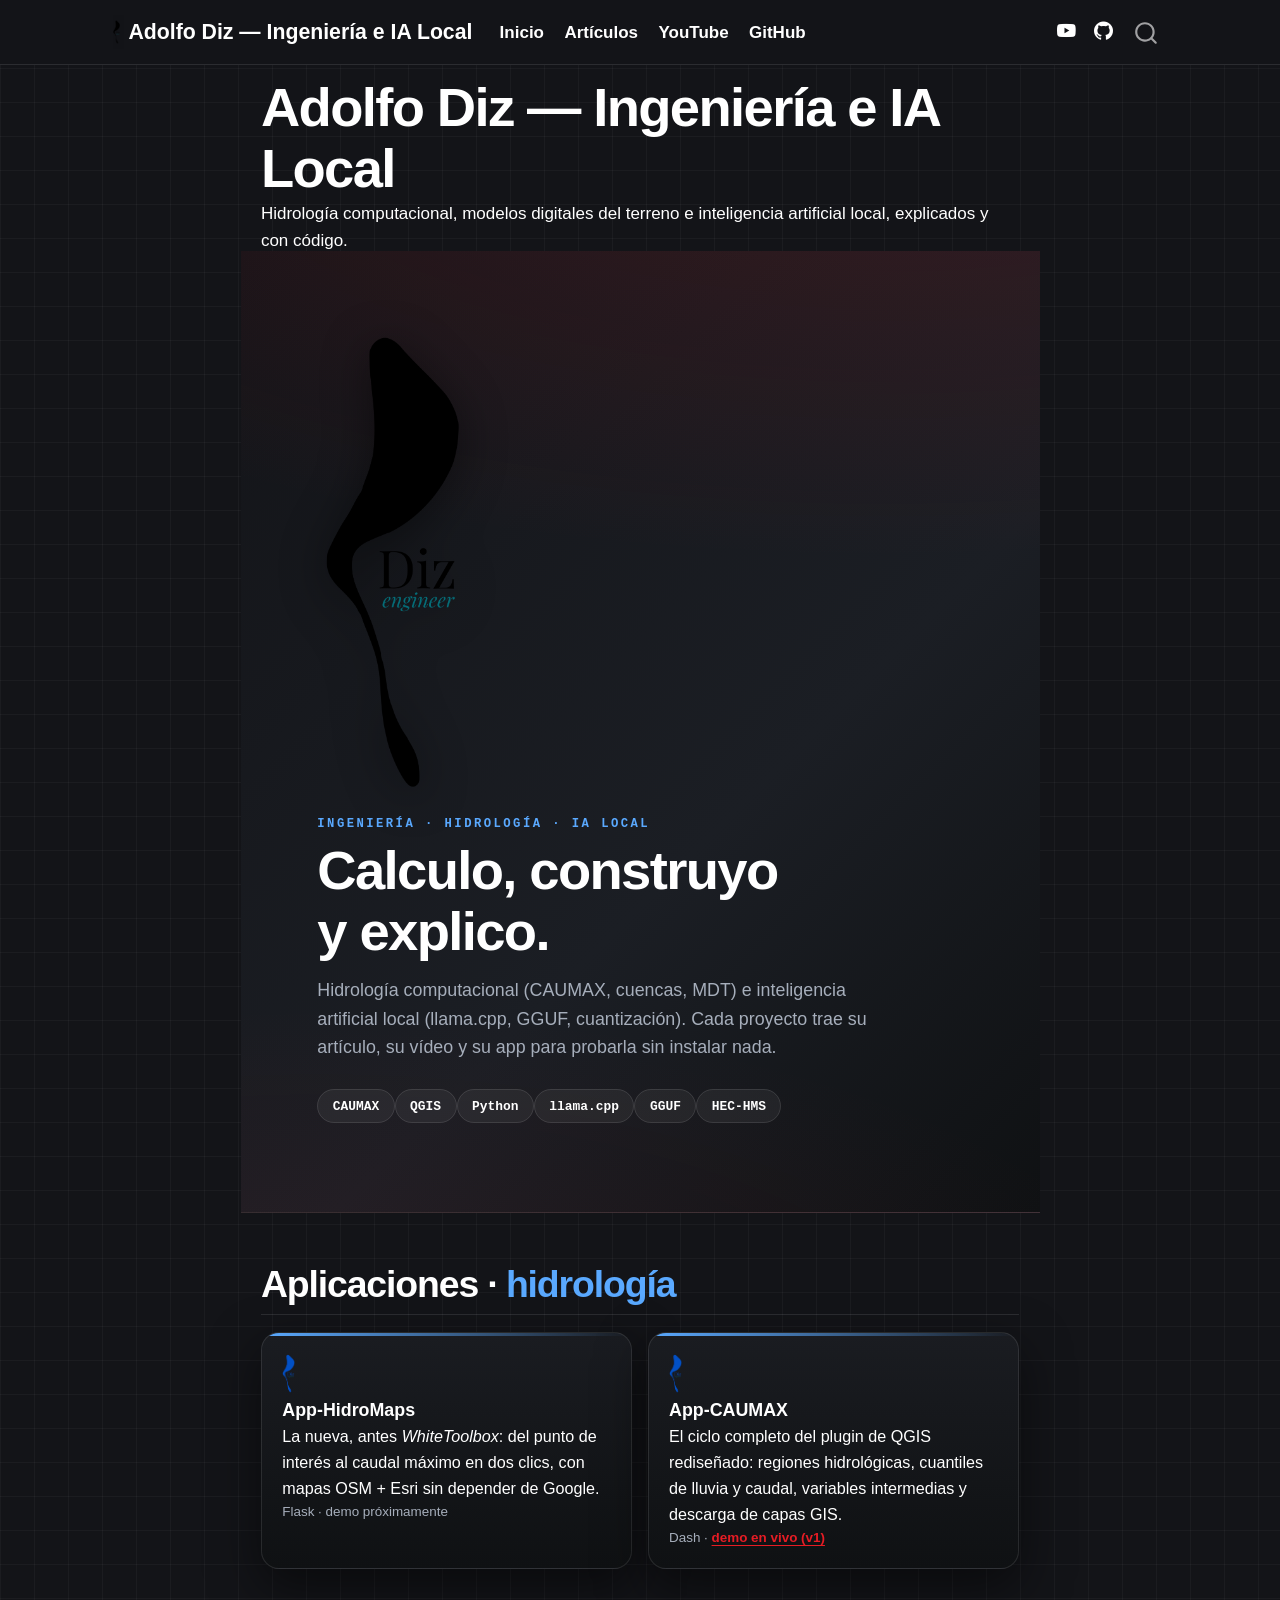
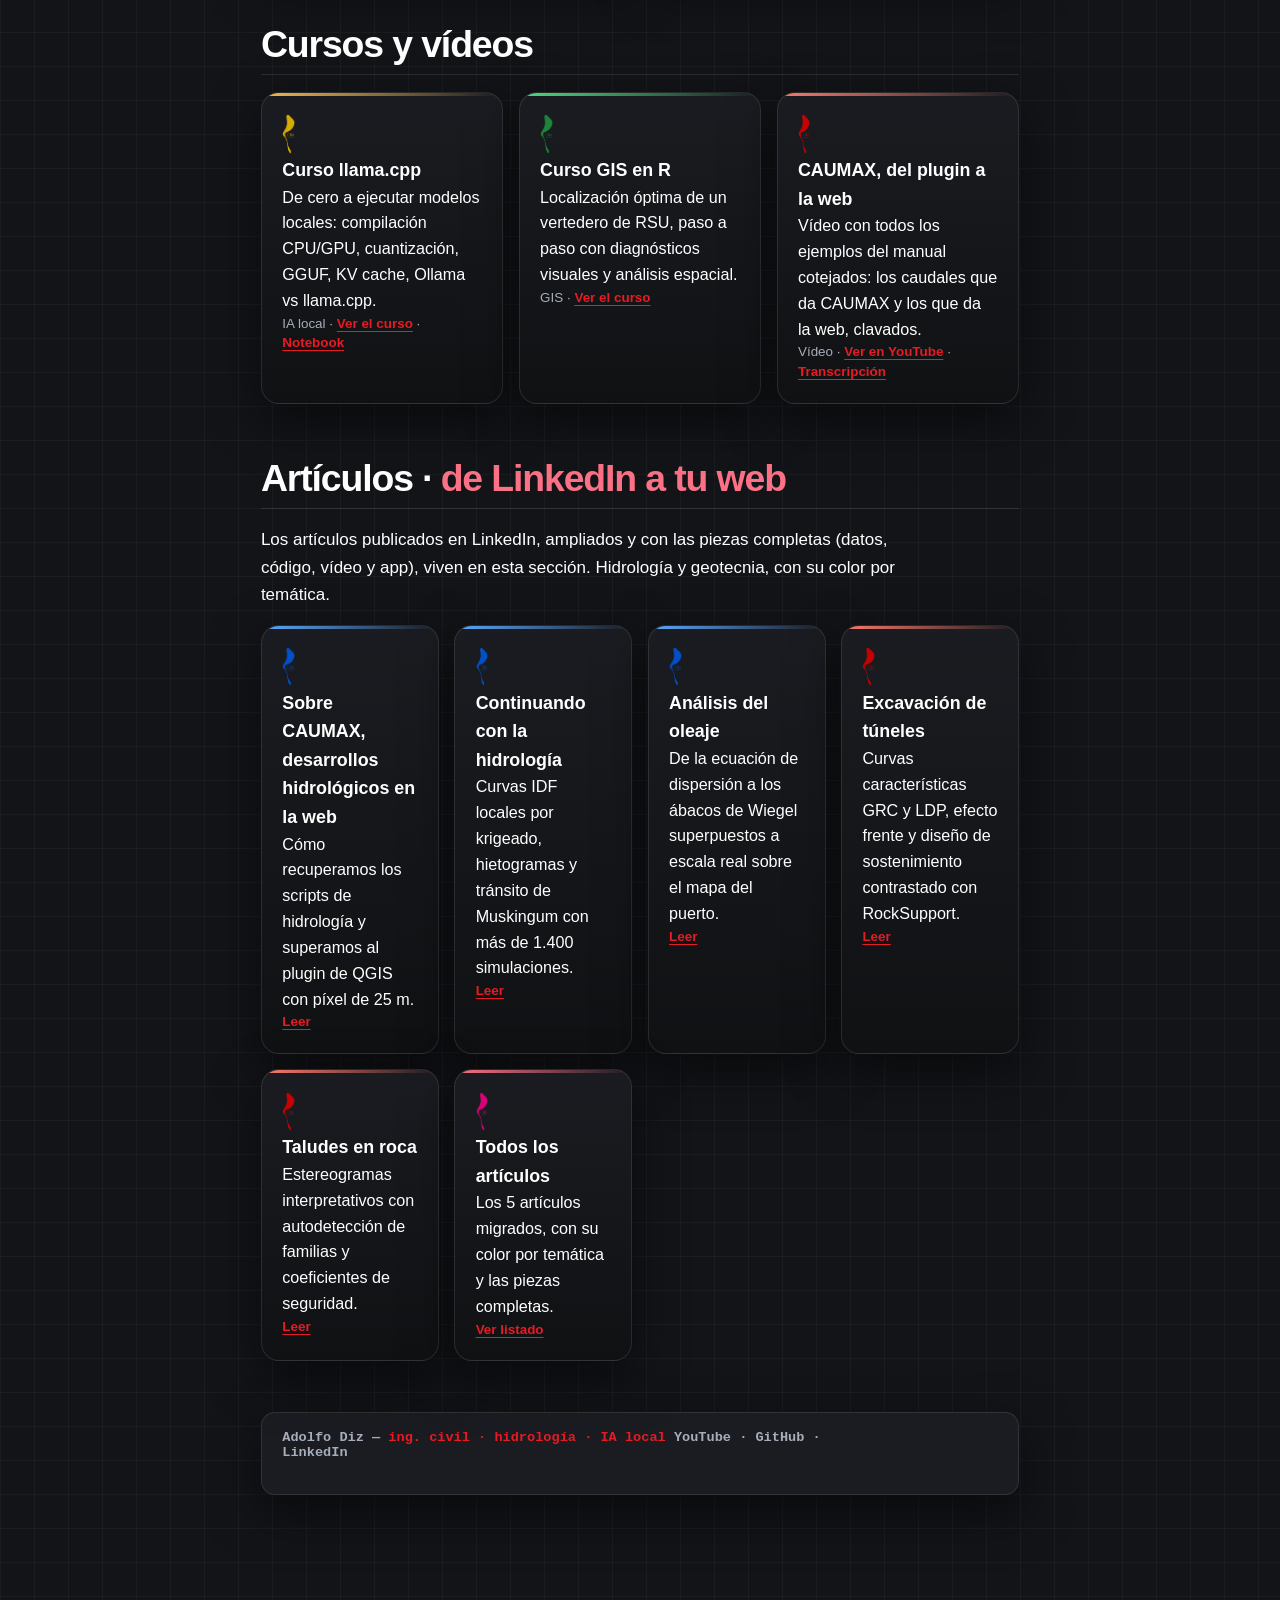
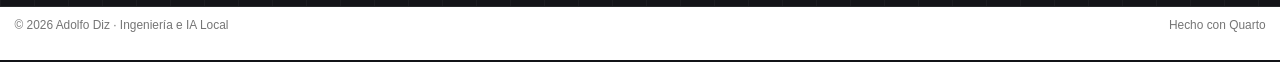
==== commit 99b1c532: "Actualizacion del sitio (quarto render)" ====
--- a/index.html
+++ b/index.html
@@ -74,9 +74,23 @@
     "search-label": "Search"
   }
 }</script>
+<meta name="google-site-verification" content="7ZggsQCB9QESFLA-s84ud1TPEvitud8ll8sidyfu6cg">
 
 
 <link rel="stylesheet" href="styles.css">
+<meta property="og:title" content="Adolfo Diz — Ingeniería e IA Local">
+<meta property="og:description" content="Hidrología computacional, modelos digitales del terreno e inteligencia artificial local, explicados y con código.">
+<meta property="og:image" content="https://adolfodiz.github.io/logo/logo_AD_eng_negro.png">
+<meta property="og:site_name" content="Adolfo Diz — Ingeniería e IA Local">
+<meta property="og:image:height" content="2953">
+<meta property="og:image:width" content="945">
+<meta name="twitter:title" content="Adolfo Diz — Ingeniería e IA Local">
+<meta name="twitter:description" content="Hidrología computacional, modelos digitales del terreno e inteligencia artificial local, explicados y con código.">
+<meta name="twitter:image" content="https://adolfodiz.github.io/logo/logo_AD_eng_negro.png">
+<meta name="twitter:image-height" content="2953">
+<meta name="twitter:image-width" content="945">
+<meta name="twitter:card" content="summary_large_image">
+<link rel="canonical" href="https://adolfodiz.github.io/">
 </head>
 
 <body class="nav-fixed fullcontent quarto-light">
@@ -196,8 +210,8 @@
 <section id="cursos-y-vídeos" class="level2">
 <h2 data-anchor-id="cursos-y-vídeos">Cursos y vídeos</h2>
 <div class="grid g3">
-<div class="card c-purple">
-<p><img src="logo/logo_AD_eng_morado.png" class="card-logo img-fluid"> <strong>Curso llama.cpp</strong> De cero a ejecutar modelos locales: compilación CPU/GPU, cuantización, GGUF, KV cache, Ollama vs llama.cpp. <span>IA local · <a href="curso_llamacpp/curso-llamacpp.html">Ver el curso</a> · <a href="https://github.com/adolfodiz/adolfodiz.github.io/blob/main/curso_llamacpp/llamacpp_course_completo.ipynb">Notebook</a></span></p>
+<div class="card c-amber">
+<p><img src="logo/logo_AD_eng_amarillo.png" class="card-logo img-fluid"> <strong>Curso llama.cpp</strong> De cero a ejecutar modelos locales: compilación CPU/GPU, cuantización, GGUF, KV cache, Ollama vs llama.cpp. <span>IA local · <a href="curso_llamacpp/curso-llamacpp.html">Ver el curso</a> · <a href="https://github.com/adolfodiz/adolfodiz.github.io/blob/main/curso_llamacpp/llamacpp_course_completo.ipynb">Notebook</a></span></p>
 </div>
 <div class="card c-green">
 <p><img src="logo/logo_AD_eng_verde.png" class="card-logo img-fluid"> <strong>Curso GIS en R</strong> Localización óptima de un vertedero de RSU, paso a paso con diagnósticos visuales y análisis espacial. <span>GIS · <a href="curso_gis_r/Curso_GIS_RSU_v00.html">Ver el curso</a></span></p>
@@ -304,7 +318,7 @@
     }
       var localhostRegex = new RegExp(/^(?:http|https):\/\/localhost\:?[0-9]*\//);
       var mailtoRegex = new RegExp(/^mailto:/);
-        var filterRegex = new RegExp('/' + window.location.host + '/');
+        var filterRegex = new RegExp("https:\/\/adolfodiz\.github\.io");
       var isInternal = (href) => {
           return filterRegex.test(href) || localhostRegex.test(href) || mailtoRegex.test(href);
       }
--- a/styles.css
+++ b/styles.css
@@ -1,8 +1,8 @@
 /* ============================================================
    AD · SITIO WEB · sistema visual
    Base: sistema del curso llama.cpp (tema oscuro, tarjetas, hero)
-   Color por área: azul (apps) · morado (IA) · verde (GIS)
-                  rojo (vídeo) · magenta (artículos) · amarillo (novedades)
+   Color por área: azul (apps) · amarillo (IA) · verde (GIS)
+                  rojo (vídeo) · magenta (artículos) · morado (novedades)
    Marca neutra: negro ("engineer" del logo)
    ============================================================ */
 :root{
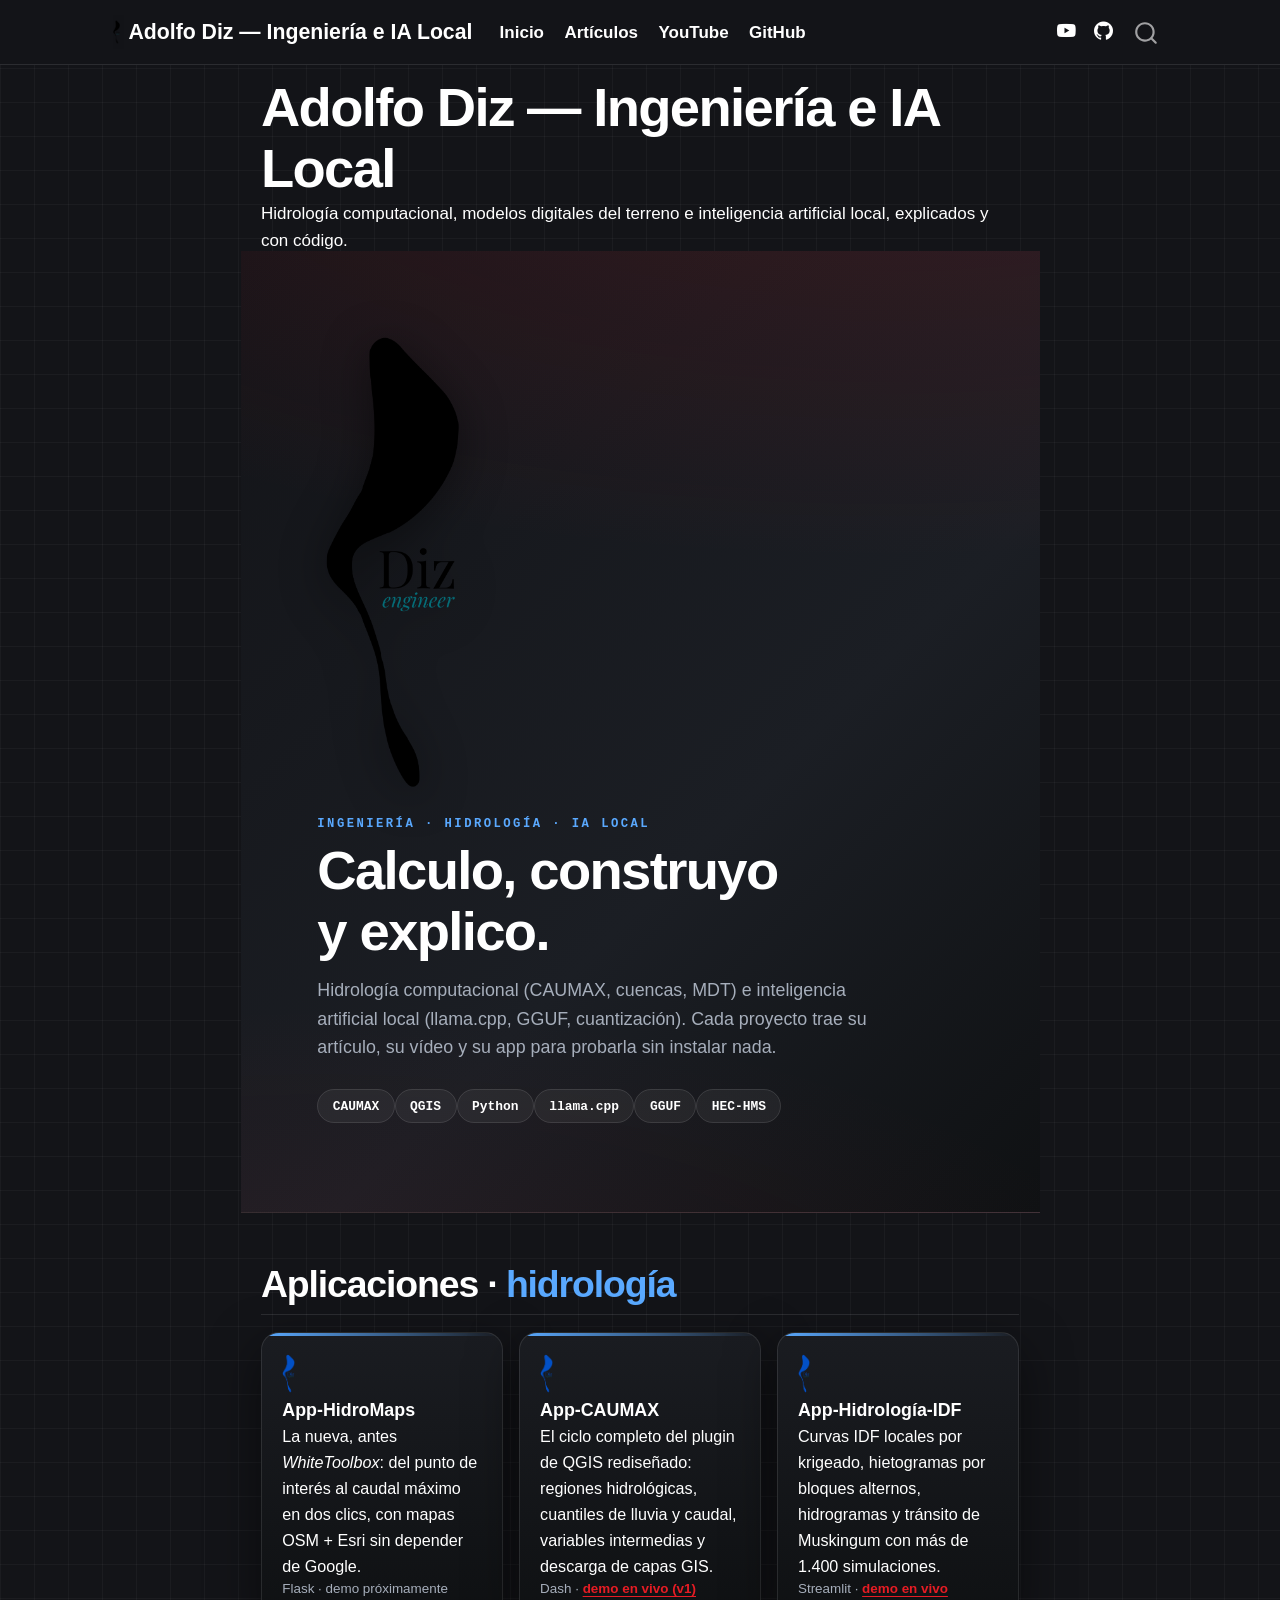
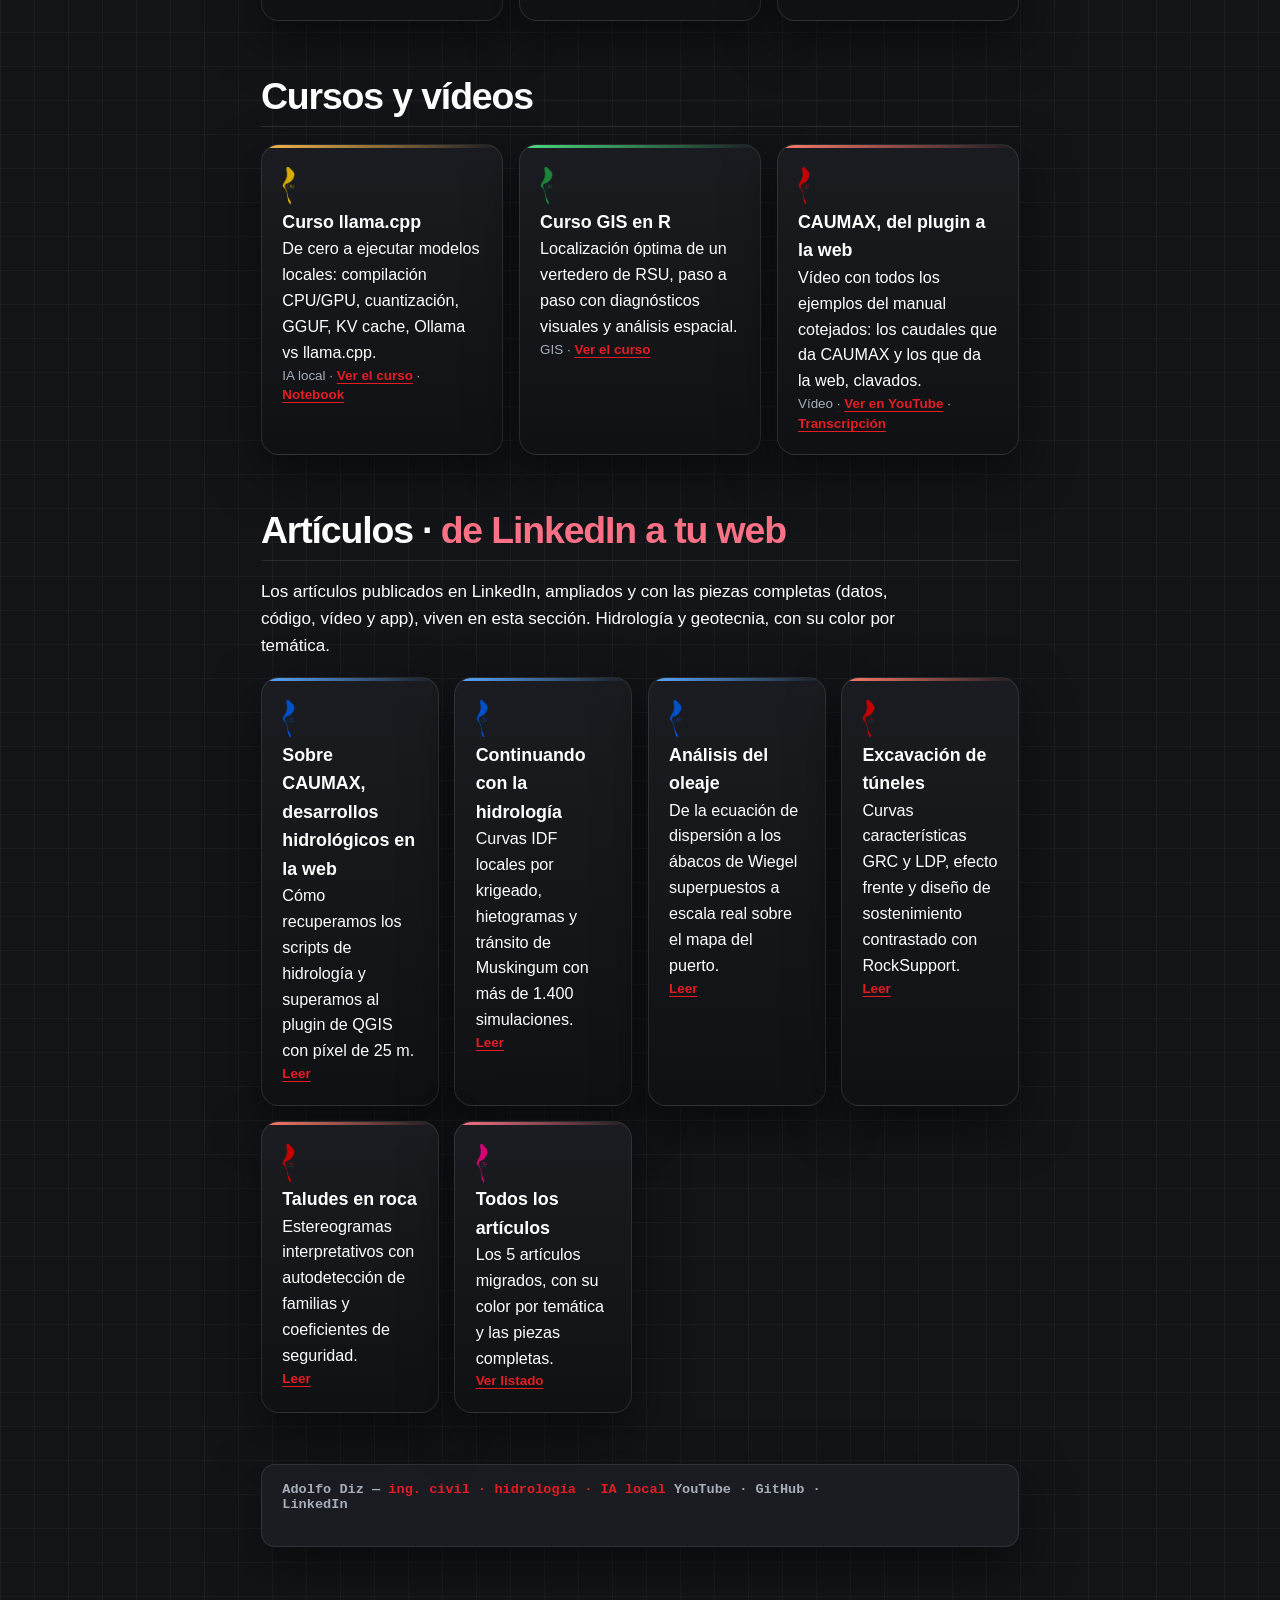
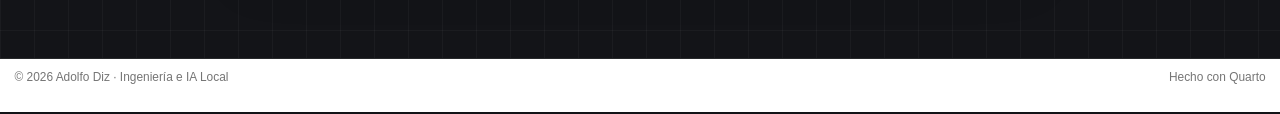
==== commit 613575da: "Actualizacion del sitio (quarto render)" ====
--- a/index.html
+++ b/index.html
@@ -198,12 +198,15 @@
 </div>
 <section id="aplicaciones-hidrología" class="level2">
 <h2 data-anchor-id="aplicaciones-hidrología">Aplicaciones · <span class="t-blue">hidrología</span></h2>
-<div class="grid g2">
+<div class="grid g3">
 <div class="card c-blue">
 <p><img src="logo/logo_AD_eng_azul.png" class="card-logo img-fluid"> <strong>App-HidroMaps</strong> La nueva, antes <em>WhiteToolbox</em>: del punto de interés al caudal máximo en dos clics, con mapas OSM + Esri sin depender de Google. <span>Flask · demo próximamente</span></p>
 </div>
 <div class="card c-blue">
 <p><img src="logo/logo_AD_eng_azul.png" class="card-logo img-fluid"> <strong>App-CAUMAX</strong> El ciclo completo del plugin de QGIS rediseñado: regiones hidrológicas, cuantiles de lluvia y caudal, variables intermedias y descarga de capas GIS. <span>Dash · <a href="https://adolfodiz-caumax-hidrologia-dash.hf.space">demo en vivo (v1)</a></span></p>
+</div>
+<div class="card c-blue">
+<p><img src="logo/logo_AD_eng_azul.png" class="card-logo img-fluid"> <strong>App-Hidrología-IDF</strong> Curvas IDF locales por krigeado, hietogramas por bloques alternos, hidrogramas y tránsito de Muskingum con más de 1.400 simulaciones. <span>Streamlit · <a href="https://adolfodiz-app-hidrologia-idf.hf.space">demo en vivo</a></span></p>
 </div>
 </div>
 </section>
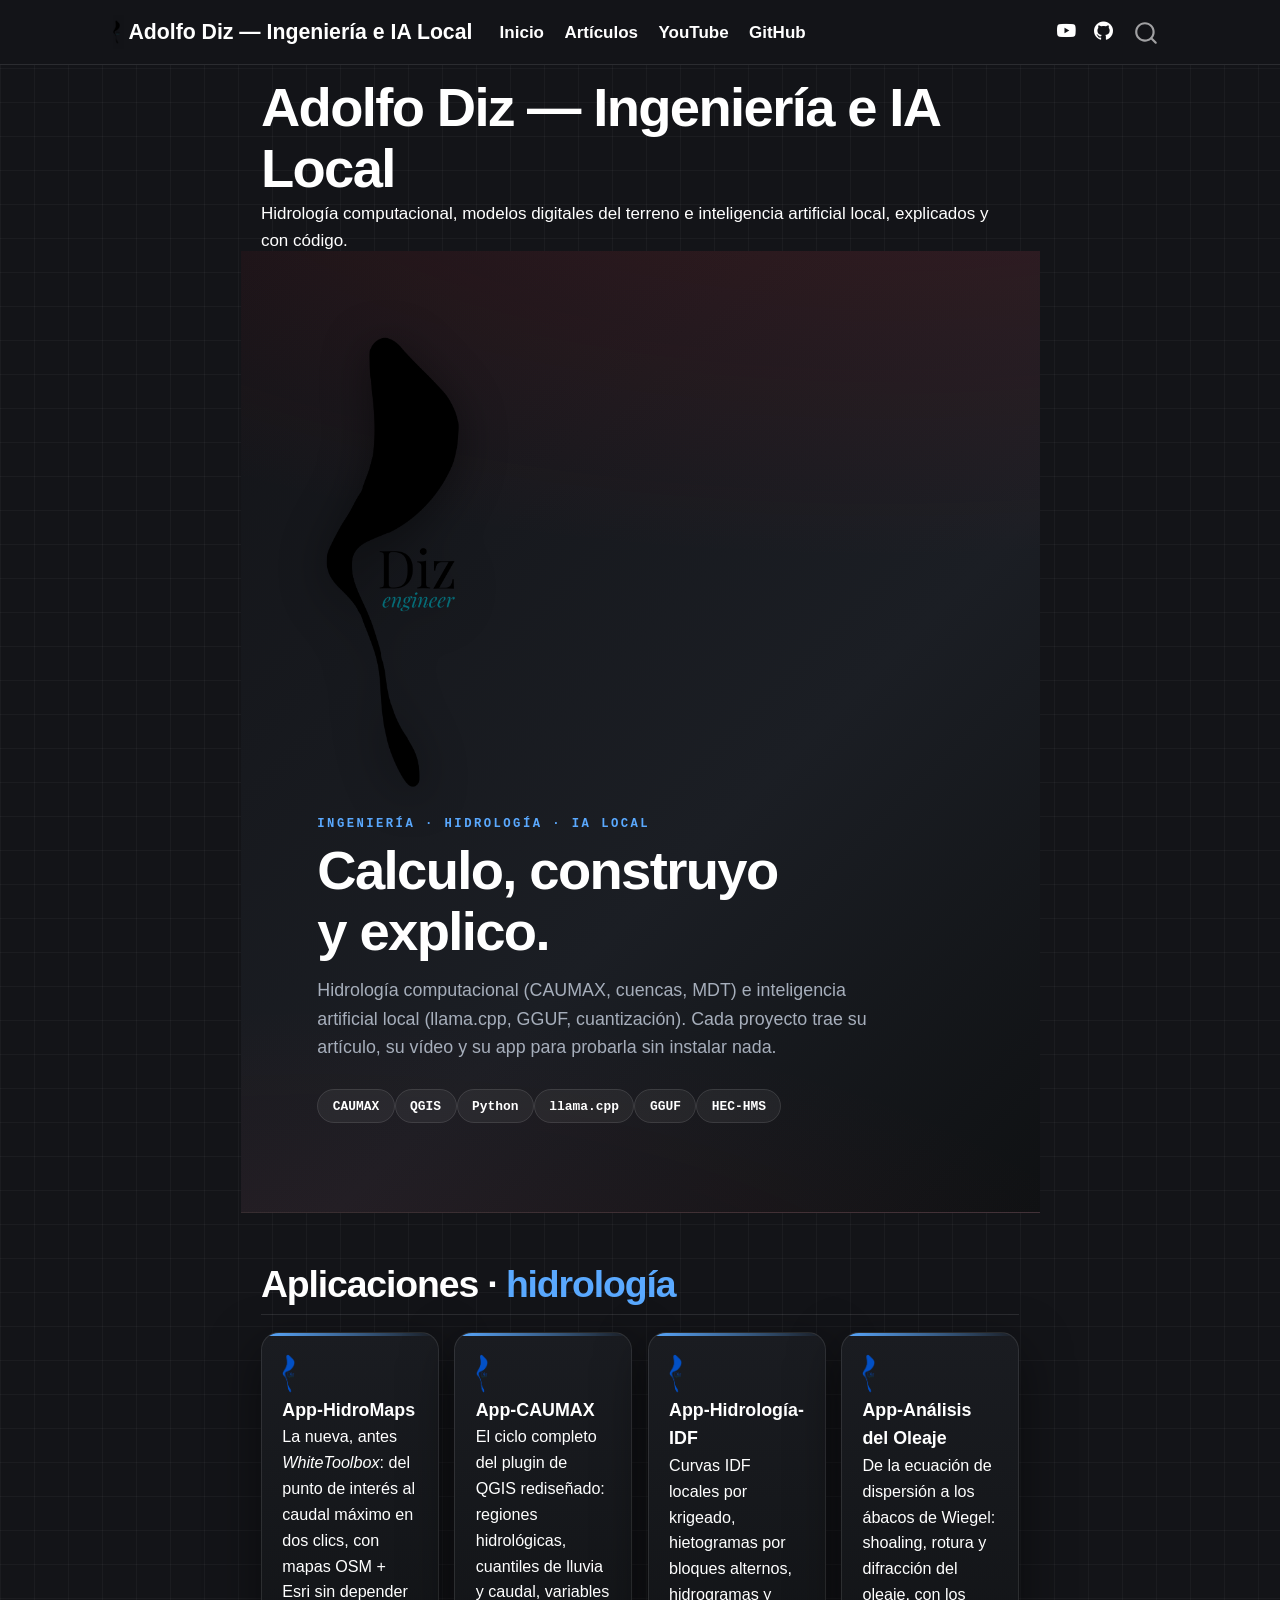
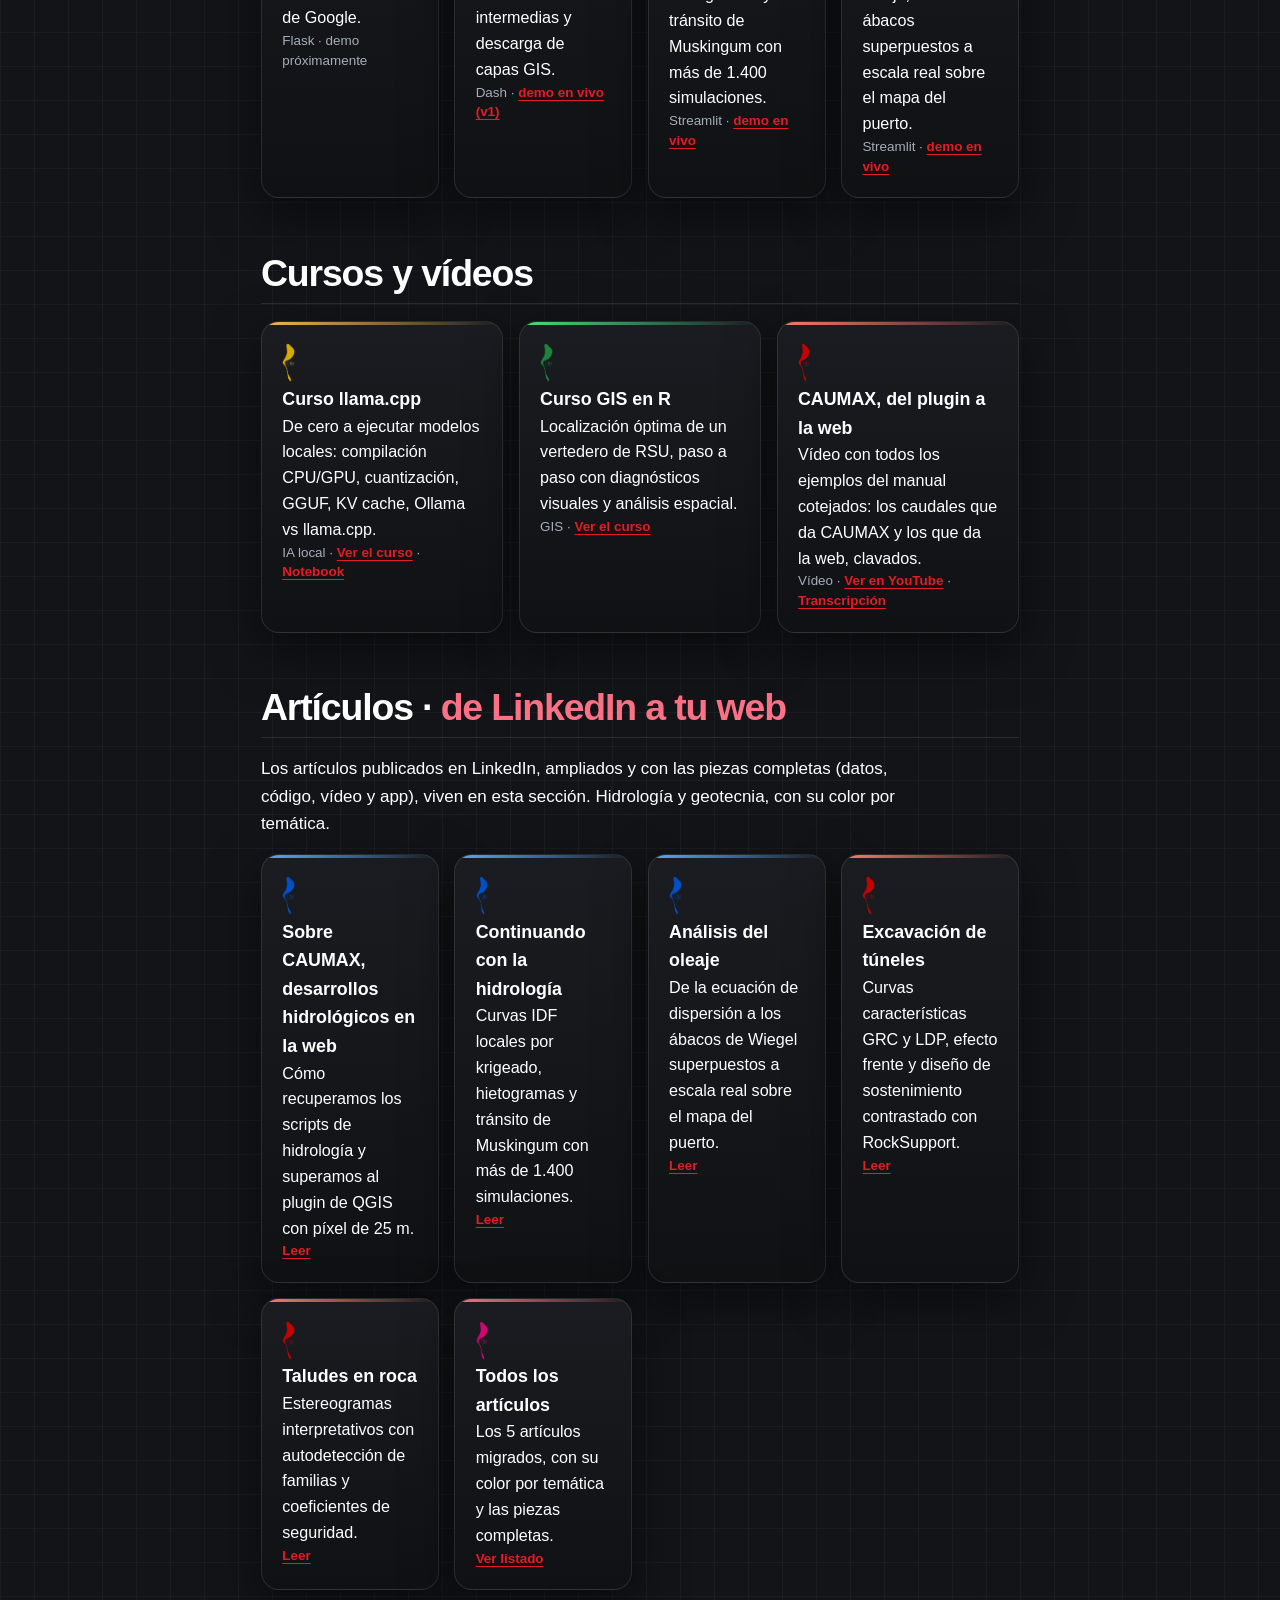
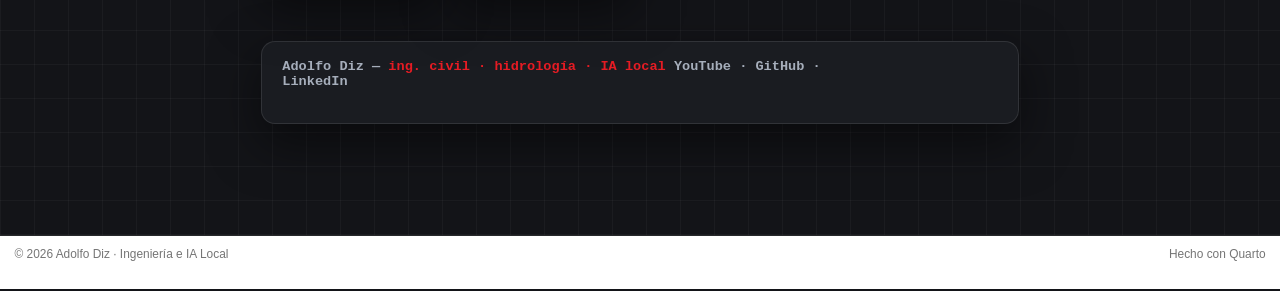
==== commit 2f931889: "Actualizacion del sitio (quarto render)" ====
--- a/index.html
+++ b/index.html
@@ -80,13 +80,13 @@
 <link rel="stylesheet" href="styles.css">
 <meta property="og:title" content="Adolfo Diz — Ingeniería e IA Local">
 <meta property="og:description" content="Hidrología computacional, modelos digitales del terreno e inteligencia artificial local, explicados y con código.">
-<meta property="og:image" content="https://adolfodiz.github.io/logo/logo_AD_eng_negro.png">
+<meta property="og:image" content="https://adolfodiz.github.io/logo/logo_AD_eng_rojo.png">
 <meta property="og:site_name" content="Adolfo Diz — Ingeniería e IA Local">
 <meta property="og:image:height" content="2953">
 <meta property="og:image:width" content="945">
 <meta name="twitter:title" content="Adolfo Diz — Ingeniería e IA Local">
 <meta name="twitter:description" content="Hidrología computacional, modelos digitales del terreno e inteligencia artificial local, explicados y con código.">
-<meta name="twitter:image" content="https://adolfodiz.github.io/logo/logo_AD_eng_negro.png">
+<meta name="twitter:image" content="https://adolfodiz.github.io/logo/logo_AD_eng_rojo.png">
 <meta name="twitter:image-height" content="2953">
 <meta name="twitter:image-width" content="945">
 <meta name="twitter:card" content="summary_large_image">
@@ -198,7 +198,7 @@
 </div>
 <section id="aplicaciones-hidrología" class="level2">
 <h2 data-anchor-id="aplicaciones-hidrología">Aplicaciones · <span class="t-blue">hidrología</span></h2>
-<div class="grid g3">
+<div class="grid g4">
 <div class="card c-blue">
 <p><img src="logo/logo_AD_eng_azul.png" class="card-logo img-fluid"> <strong>App-HidroMaps</strong> La nueva, antes <em>WhiteToolbox</em>: del punto de interés al caudal máximo en dos clics, con mapas OSM + Esri sin depender de Google. <span>Flask · demo próximamente</span></p>
 </div>
@@ -207,6 +207,9 @@
 </div>
 <div class="card c-blue">
 <p><img src="logo/logo_AD_eng_azul.png" class="card-logo img-fluid"> <strong>App-Hidrología-IDF</strong> Curvas IDF locales por krigeado, hietogramas por bloques alternos, hidrogramas y tránsito de Muskingum con más de 1.400 simulaciones. <span>Streamlit · <a href="https://adolfodiz-app-hidrologia-idf.hf.space">demo en vivo</a></span></p>
+</div>
+<div class="card c-blue">
+<p><img src="logo/logo_AD_eng_azul.png" class="card-logo img-fluid"> <strong>App-Análisis del Oleaje</strong> De la ecuación de dispersión a los ábacos de Wiegel: shoaling, rotura y difracción del oleaje, con los ábacos superpuestos a escala real sobre el mapa del puerto. <span>Streamlit · <a href="https://analisis-oleaje.onrender.com/">demo en vivo</a></span></p>
 </div>
 </div>
 </section>
